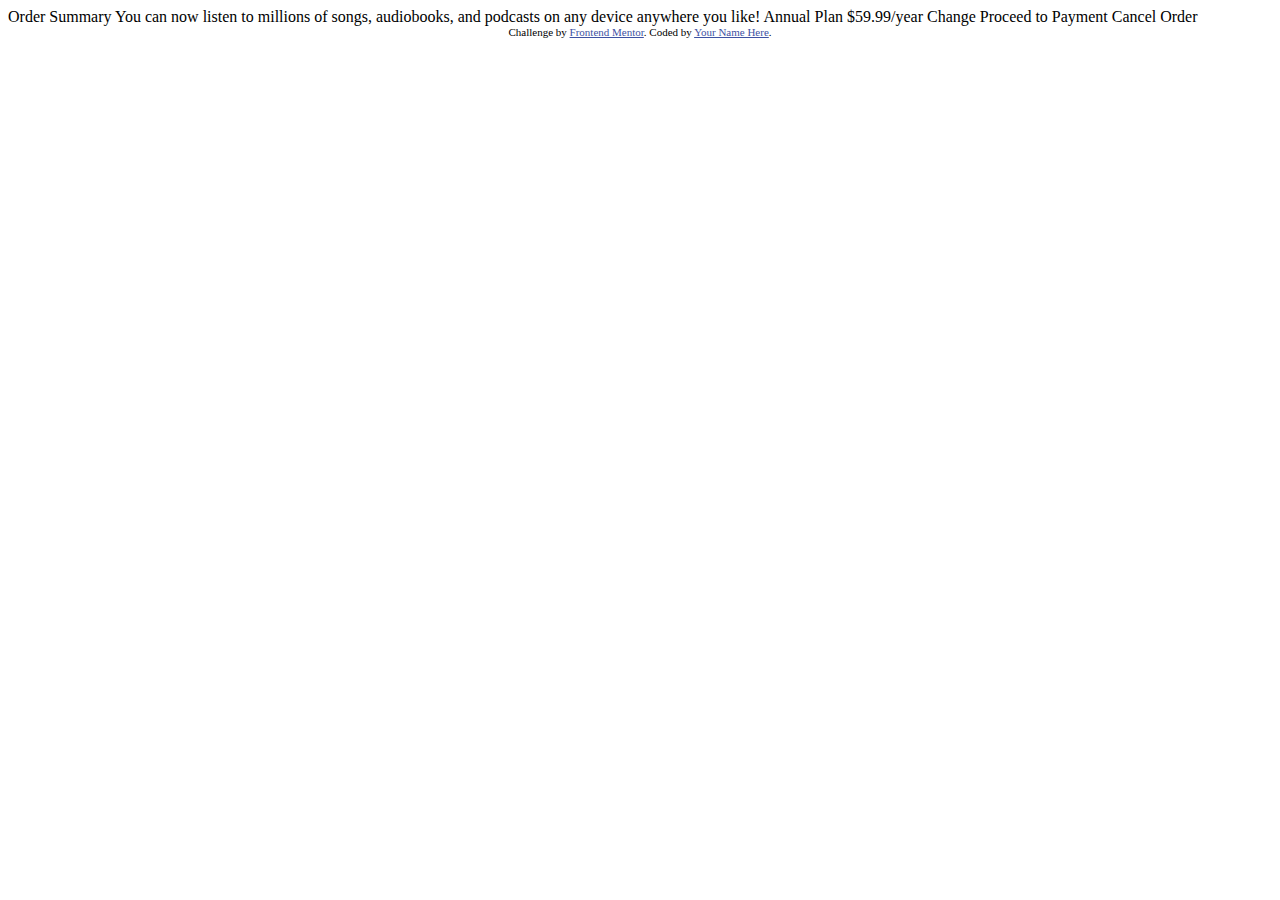
==== order-summary-component-main/index.html @ 1aceaec5 "Add order-summary project" ====
<!DOCTYPE html>
<html lang="en">
<head>
  <meta charset="UTF-8">
  <meta name="viewport" content="width=device-width, initial-scale=1.0"> <!-- displays site properly based on user's device -->

  <link rel="icon" type="image/png" sizes="32x32" href="./images/favicon-32x32.png">
  
  <title>Frontend Mentor | Order summary card</title>

  <!-- Feel free to remove these styles or customise in your own stylesheet 👍 -->
  <style>
    .attribution { font-size: 11px; text-align: center; }
    .attribution a { color: hsl(228, 45%, 44%); }
  </style>
</head>
<body>

  Order Summary

  You can now listen to millions of songs, audiobooks, and podcasts on any 
  device anywhere you like!

  Annual Plan
  $59.99/year

  Change

  Proceed to Payment
  Cancel Order
  
  <div class="attribution">
    Challenge by <a href="https://www.frontendmentor.io?ref=challenge" target="_blank">Frontend Mentor</a>. 
    Coded by <a href="#">Your Name Here</a>.
  </div>
</body>
</html>
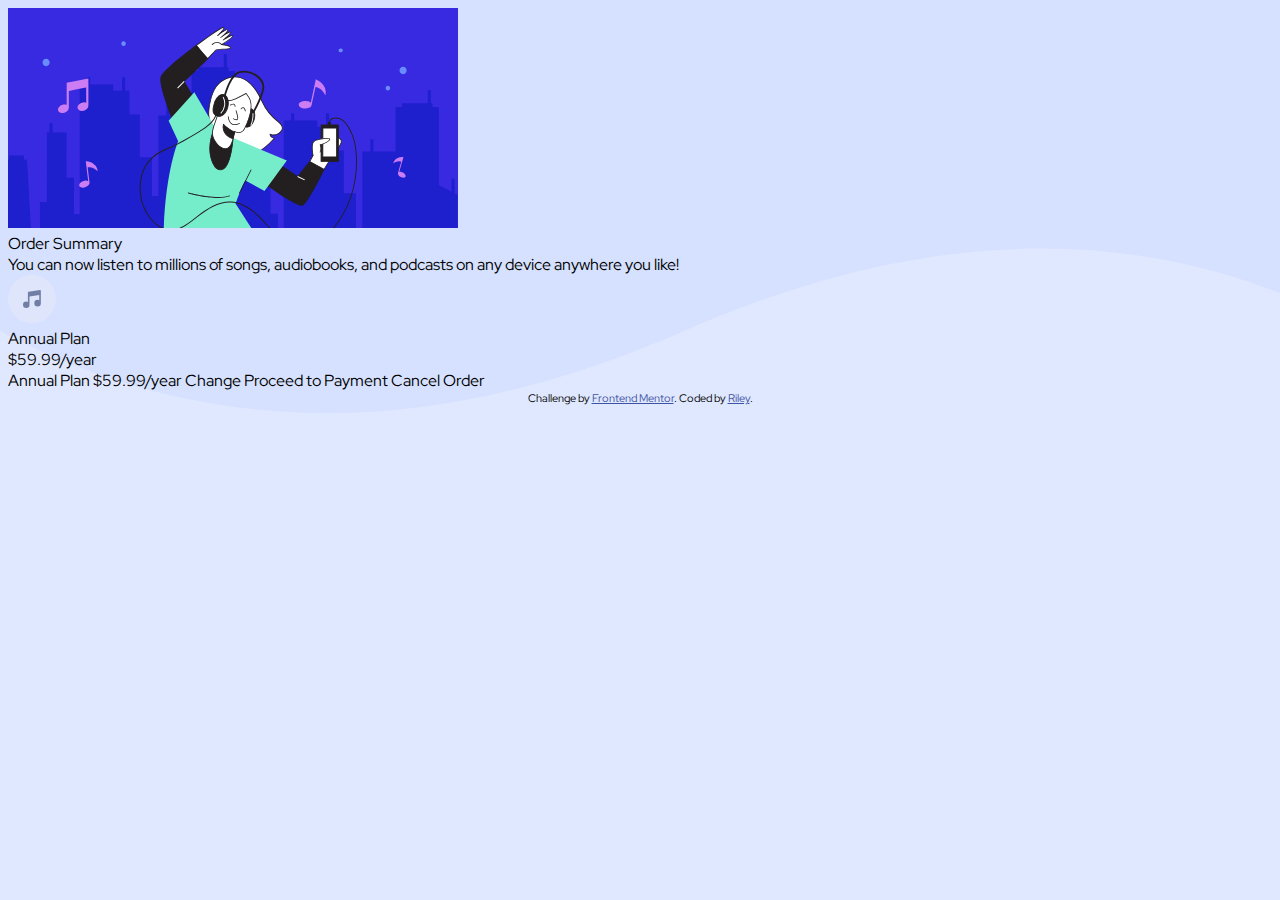
==== commit 196926b2: "Add basic layout" ====
--- a/order-summary-component-main/index.html
+++ b/order-summary-component-main/index.html
@@ -4,11 +4,17 @@
   <meta charset="UTF-8">
   <meta name="viewport" content="width=device-width, initial-scale=1.0"> <!-- displays site properly based on user's device -->
 
+  <link rel="stylesheet" href="styles/style.css">
   <link rel="icon" type="image/png" sizes="32x32" href="./images/favicon-32x32.png">
+
+  <!--Insert fonts-->
+  <link rel="preconnect" href="https://fonts.googleapis.com">
+  <link rel="preconnect" href="https://fonts.gstatic.com" crossorigin>
+  <link href="https://fonts.googleapis.com/css2?family=Red+Hat+Display:wght@500;700;900&display=swap" rel="stylesheet"> 
   
   <title>Frontend Mentor | Order summary card</title>
 
-  <!-- Feel free to remove these styles or customise in your own stylesheet 👍 -->
+  <!-- Feel free to remove these styles or customize in your own stylesheet 👍 -->
   <style>
     .attribution { font-size: 11px; text-align: center; }
     .attribution a { color: hsl(228, 45%, 44%); }
@@ -16,10 +22,38 @@
 </head>
 <body>
 
-  Order Summary
+  <div class="order-summary-card">
+    <div class="illustration-card-container">
+      <svg xmlns="http://www.w3.org/2000/svg" xmlns:xlink="http://www.w3.org/1999/xlink" width="450" height="220"><defs><path id="a" d="M0 0h450v220H0z"/></defs><g fill="none" fill-rule="evenodd"><mask id="b" fill="#fff"><use xlink:href="#a"/></mask><use fill="#382AE1" xlink:href="#a"/><path fill="#1E1FCD" fill-rule="nonzero" d="M218.812 46v13.368h1.685v3.623h6.303v77.983l12.758 6.699v-12.891h3.046v14.545l2.984 1.543v112.908L31.9 266.214v-72.237h7.013V124.52h2.548v-9.55h3.045v9.55h14.15l-.001.014v.196c-.01 2.072-.088 19.036-.094 31.525v3.018c.003 5.998.028 10.37.094 10.445.066.075.784.104 1.747.108h.5c2.152-.008 5.071-.108 5.071-.108v36.439h5.786V76.399h7.379v-7.156h3.045V76.4h23.111v6.395h8.79v-13.55h3.045v13.55h4.314v23.771h10.353v42.63h12.18v38.692h6.384v-80.419h8.04V95.156h3.044v12.312h22.117V63.022h6.455v-3.654h25.75V46h3.046zM15.842 147.489v4.151h3.198L25.475 265.9H-8l6.445-114.259H.962v-4.151h14.88z" mask="url(#b)"/><path fill="#1E1FCD" fill-rule="nonzero" d="M422.812 82v13.368h1.685v3.623h6.303v77.983l12.758 6.699v-12.891h3.046v14.545l2.984 1.543v112.908L235.9 302.214v-72.237h7.013V160.52h2.548v-9.55h3.045v9.55h14.15l-.001.014v.196c-.01 2.072-.088 19.036-.094 31.525v3.018c.003 5.998.028 10.37.094 10.445.066.075.784.104 1.747.108h.5c2.152-.008 5.071-.108 5.071-.108v36.439h5.786V112.399h7.379v-7.156h3.045v7.156h23.111v6.395h8.79v-13.55h3.045v13.55h4.314v23.771h10.353v42.63h12.18v38.692h6.384v-80.419h8.04v-12.312h3.044v12.312h22.117V99.022h6.455v-3.654h25.75V82h3.046zm-202.97 101.489v4.151h3.198l6.435 114.259H196l6.445-114.259h2.517v-4.151h14.88z" mask="url(#b)"/><g fill-rule="nonzero" mask="url(#b)"><path fill="#FFF" d="M224.743 27.894c-.147-2.117-9.625 4.042-9.625 4.042s8.029-6.159 7.34-7.698c-.688-1.54-9.734 5.196-9.734 5.196s8.257-6.351 6.982-7.707c-1.275-1.357-10.093 5.782-10.093 5.782s8.992-7.9 5.56-8.092c-1.541-.082-13.643 8.138-26.754 18.008 3.67 4.582 7.34 9.008 11.304 13.288 4.202-4.344 7.514-7.799 7.964-8.376 1.348-1.732 14.744-.577 14.799-2.694.055-2.117-8.826-3.08-8.826-3.08s11.23-6.552 11.083-8.669z"/><path fill="#231F20" d="M199.667 51.125a.404.404 0 01-.302-.128c-3.524-3.812-7.12-8.037-11.332-13.316a.421.421 0 01-.091-.311.458.458 0 01.165-.284c9.698-7.332 24.837-18.081 27.002-18.081.485-.046.942.234 1.12.687.293.825-.734 2.346-2.083 3.877 2.514-1.677 5.028-2.97 5.817-2.126.186.2.273.471.238.742-.064.751-.917 1.833-2.055 3.033 1.725-1.017 3.34-1.787 4.083-1.594a.77.77 0 01.55.43c.45.963-1.275 2.924-3.284 4.766 2.156-1.155 4.34-2.09 5.175-1.668a.834.834 0 01.468.715c.137 1.98-7.157 6.561-10.286 8.43 2.863.395 8.01 1.375 7.964 3.355 0 1.439-3.037 1.677-7.945 1.933-2.863.156-6.423.349-6.937 1.008-.514.66-3.028 3.281-7.991 8.413a.45.45 0 01-.276.12zM188.96 37.498c3.955 4.949 7.34 8.972 10.717 12.6 5.817-6.01 7.34-7.679 7.624-8.018.697-.916 3.322-1.1 7.551-1.329 2.496-.137 7.139-.384 7.157-1.118 0-1.072-4.367-2.208-8.45-2.657a.413.413 0 01-.358-.33.421.421 0 01.192-.45c5.441-3.152 11.01-7.11 10.937-8.247-.569-.394-4.68 1.613-8.982 4.408a.422.422 0 01-.477-.687c4.138-3.171 7.496-6.534 7.184-7.194-.615-.303-4.799 2.144-9.093 5.36a.422.422 0 01-.514-.668c2.634-2.034 6.845-5.728 6.955-6.983v-.1c-.514-.57-5.074 2.208-9.551 5.818a.432.432 0 01-.587-.064.403.403 0 010-.577c3.202-2.823 6.477-6.415 6.184-7.23 0-.083-.211-.12-.376-.129-1.257-.064-11.543 6.653-26.113 17.595z"/><path fill="#231F20" d="M153.058 68.876c-2.698 8.514 13.597 47.837 13.597 47.837l20.186-24.917c-.45-.77-10.653-18.493-10.653-18.493s15.057-13.92 23.452-22.59c-3.945-4.28-7.67-8.743-11.304-13.288-16.111 12.133-33.792 26.76-35.278 31.451z"/><path fill="#231F20" d="M166.655 117.117h-.1a.394.394 0 01-.313-.248c-.67-1.604-16.322-39.543-13.606-48.103 1.532-4.83 19.268-19.52 35.443-31.653a.404.404 0 01.56.064c4.193 5.26 7.78 9.476 11.295 13.27.14.157.14.393 0 .55-7.735 7.991-21.287 20.583-23.241 22.388a54892.79 54892.79 0 0010.505 18.218c.09.14.09.32 0 .459l-20.185 24.908a.404.404 0 01-.358.147zm21.635-79.133c-15.23 11.473-33.379 26.393-34.865 31.011-2.44 7.698 11.258 41.853 13.322 46.93l19.617-24.166-10.506-18.255a.421.421 0 01.083-.504c.146-.137 14.827-13.746 23.176-22.296-3.376-3.666-6.826-7.716-10.827-12.72z"/><path fill="#FFF" d="M201.044 109.529c1.651 11.418 9.257 21.077 17.515 29.902 4.945 5.242 11.01 10.576 18.25 10.237 3.458-.174 6.706-1.66 9.725-3.345a73.677 73.677 0 0019.974-16.212 4.476 4.476 0 01-4.468-3.995 8.854 8.854 0 009.175-1.027c5.615-4.453 2.89-8.385-1.404-11.702a51.724 51.724 0 01-15.551-19.62c-5.359-11.97-16.002-27.96-31.765-24.313-15.157 3.5-19.268 17.082-21.36 30.553a31.9 31.9 0 00-.091 9.522z"/><path fill="#231F20" d="M236.13 150.098c-7.111 0-13.02-5.223-17.874-10.383-7.753-8.247-15.91-18.264-17.625-30.122a32.412 32.412 0 01.064-9.696c.918-5.773 2.376-13.169 5.835-19.162a23.56 23.56 0 0115.837-11.74c7.193-1.658 20.937-.678 32.25 24.551a51.119 51.119 0 0015.424 19.465c3.211 2.483 4.716 4.665 4.734 6.882 0 1.833-1.11 3.72-3.33 5.499a9.276 9.276 0 01-8.854 1.384 4.12 4.12 0 003.899 2.886.413.413 0 01.395.239.403.403 0 01-.065.449 73.292 73.292 0 01-20.084 16.358c-2.835 1.576-6.24 3.216-9.91 3.39h-.697zm-9.295-80.773c-1.439 0-2.873.164-4.276.486-14.89 3.446-18.91 16.55-21.038 30.242a31.616 31.616 0 00-.064 9.439c1.679 11.638 9.744 21.536 17.432 29.674 4.882 5.186 10.818 10.447 17.92 10.08 3.495-.165 6.789-1.76 9.542-3.29a72.532 72.532 0 0019.267-15.533 4.924 4.924 0 01-4.018-4.316.403.403 0 01.183-.376.395.395 0 01.413 0 8.431 8.431 0 008.707-.972c2.01-1.603 3.028-3.225 3.01-4.83 0-1.905-1.45-3.94-4.404-6.222a52.017 52.017 0 01-15.672-19.776c-9.074-20.308-19.662-24.606-27.002-24.606z"/><path fill="#FFF" d="M305.851 145.37c-.642 2.538-11.184 21.343-11.184 21.343l13.763 7.432s12.45-20.84 13.514-22.223c1.065-1.384 10.093-13.398 11.323-17.613 1.23-4.216-7.45-7.332-11.01-6.993-3.56.34-15.763 15.515-16.406 18.054z"/><path fill="#231F20" d="M308.411 174.567a.361.361 0 01-.193-.055l-13.762-7.432a.403.403 0 01-.202-.257.394.394 0 010-.32c3.67-6.48 10.634-19.246 11.139-21.234.679-2.694 13.02-18.044 16.744-18.328 2.707-.23 8.35 1.41 10.616 4.15a3.598 3.598 0 01.844 3.373c-1.312 4.582-11.295 17.632-11.386 17.76-1.046 1.348-13.369 21.994-13.497 22.178a.395.395 0 01-.303.165zm-13.166-8.028l13.02 7.047c1.678-2.813 12.33-20.62 13.33-21.92 2.102-2.75 10.149-13.637 11.25-17.477a2.747 2.747 0 00-.689-2.611c-2.064-2.502-7.431-4.06-9.89-3.85-3.358.294-15.451 15.58-16.011 17.742-.606 2.392-9.487 18.347-11.01 21.069z"/><path fill="#231F20" d="M301.897 153.498l-12.295 14.975-26.516-17.751-11.295 21.004s37.554 28.161 42.876 25.467c5.321-2.694 21.442-35.924 21.442-35.924l-14.212-7.77z"/><path fill="#231F20" d="M293.814 197.761c-7.744 0-38.6-22.965-42.27-25.714a.412.412 0 01-.11-.514l11.294-21.004a.404.404 0 01.578-.147l26.195 17.55 12.066-14.663a.395.395 0 01.504-.1l14.258 7.77a.412.412 0 01.165.532c-.66 1.366-16.267 33.385-21.662 36.107-.32.141-.67.204-1.018.183zm-41.509-26.154c10.607 7.927 38.031 27.327 42.206 25.229 4.853-2.466 19.387-31.855 21.103-35.392l-13.616-7.433-12.084 14.718a.386.386 0 01-.532.083l-26.158-17.513-10.919 20.308zM313.155 116.878l-.12 36.62h17.351v-36.62z"/><path fill="#231F20" d="M330.386 153.938h-17.35a.404.404 0 01-.404-.412l.11-36.657a.413.413 0 01.413-.403h17.23c.224 0 .404.18.404.403v36.657a.403.403 0 01-.403.412zm-16.938-.806h16.516v-35.85H313.54l-.092 35.85z"/><path fill="#FFF" d="M314.916 120.113l-.091 28.776h13.781v-28.776z"/><path fill="#231F20" d="M328.606 149.301h-13.763a.404.404 0 01-.294-.119.403.403 0 01-.119-.302l.083-28.767a.422.422 0 01.422-.412h13.689c.228 0 .413.184.413.412v28.776a.413.413 0 01-.431.412zm-13.36-.861h12.938v-27.905h-12.846l-.091 27.905z"/><path fill="#FFF" d="M305.099 147.276s-2.587-12.335 1.294-14.269c3.88-1.933 17.221-4.197 15.157-1.173s-9.294 4.894-9.294 4.894 1.486 4.316-.147 7.377"/><path fill="#231F20" d="M305.099 147.688a.404.404 0 01-.404-.33c-.11-.513-2.615-12.674 1.514-14.727 3.35-1.658 14.157-3.794 15.735-1.997a1.09 1.09 0 01-.055 1.438c-1.835 2.75-7.496 4.49-9.11 4.95.339 1.2 1.11 4.636-.303 7.33a.422.422 0 01-.57.165.43.43 0 01-.173-.568c1.532-2.859.137-6.992.119-7.038a.412.412 0 010-.33.44.44 0 01.266-.21c.073 0 7.101-1.833 9.056-4.72.137-.202.174-.348.11-.422-.991-1.136-11.01.367-14.735 2.2-2.946 1.466-1.762 10.456-1.065 13.801a.412.412 0 01-.32.495l-.065-.037z"/><path fill="#75ECCA" d="M209.173 123.32l-22.855-39.185-25.69 28.491 9.541 20.546s-14.68 34.705-14.68 102.73c0 0 78.154-.339 97.825-.339l-25.69-39.91s6.423-18.493 9.735-23.112l19.13 10.402 22.37-30.434-69.686-29.188z"/><path fill="#231F20" d="M208.843 160.674c12.615 7.331 15.597-22.47 16.157-28.922.256-1.775.15-3.583-.312-5.316-.725-2.199-2.422-3.903-4.12-5.498-2.027-1.833-4.367-3.757-7.129-3.876a8.26 8.26 0 00-6.578 3.436 20.15 20.15 0 00-3.156 6.983c-2.973 10.365-2.863 21.307 2.871 30.728a6.591 6.591 0 001.991 2.263l.276.202z"/><path fill="#231F20" d="M212.614 162.232a7.934 7.934 0 01-3.973-1.21l-.285-.174a6.903 6.903 0 01-2.12-2.401c-5.256-8.642-6.266-19.373-2.917-31.048a20.562 20.562 0 013.22-7.12 8.6 8.6 0 016.919-3.593c2.826.119 5.22 1.988 7.34 3.986 1.725 1.586 3.468 3.336 4.23 5.636.473 1.793.586 3.662.33 5.499-.853 9.613-3.303 26.264-10.093 29.774a5.725 5.725 0 01-2.651.65zm.568-44.74a7.875 7.875 0 00-6.01 3.281 19.801 19.801 0 00-3.073 6.846c-3.294 11.455-2.312 21.994 2.826 30.406a6.17 6.17 0 001.835 2.136l.266.155c2.184 1.274 4.11 1.448 5.881.532 4.716-2.438 8.258-13.05 9.671-29.133a13.135 13.135 0 00-.294-5.16c-.697-2.116-2.358-3.775-4.01-5.296-2.054-1.888-4.302-3.666-6.871-3.767h-.22zm33.306-12.701c1.165 4.224-.743 9.604-3.606 12.729-1.908 2.062-6.092 2.612-6.936-.743a17 17 0 012.174-13.04c1.835-3.015 5.35-4.738 7.607-.862.335.603.591 1.247.761 1.916z"/><path fill="#231F20" d="M239.084 119.582a4.414 4.414 0 01-1.046-.12 3.393 3.393 0 01-2.487-2.593 17.477 17.477 0 012.184-13.334c1.285-2.062 3.101-3.308 4.799-3.299.963 0 2.349.45 3.505 2.447.364.63.648 1.305.844 2.007 1.266 4.582-.918 10.08-3.67 13.105a5.729 5.729 0 01-4.13 1.787zm3.404-18.54c-1.395 0-2.945 1.11-4.065 2.906a16.634 16.634 0 00-2.083 12.729c.19.978.93 1.758 1.9 1.997a4.765 4.765 0 004.34-1.43c2.587-2.803 4.697-8.091 3.523-12.343a7.711 7.711 0 00-.762-1.833c-.78-1.338-1.725-2.025-2.816-2.035l-.037.01z"/><path fill="#FFF" d="M226.808 123.696c-1.836 7.03-3.67 23.04-15.369 14.663a14.835 14.835 0 01-3.101-3.317c-5.762-7.67-4.12-12.51-1.138-20.931 1.285-3.666 2.395-7.332 3.67-10.997 1.276-3.666 3.377-7.112 5.12-10.585-.064.12 5.734.916 11.533-1.714 5.799-2.63 10.597-5.36 10.597-5.36 1.57 2.345 3.267 4.123 4.102 6.91.77 2.702.992 5.53.651 8.32-.734 6.846-3.477 14.25-6.588 20.363-3.11 6.112-9.477 2.648-9.477 2.648z"/><path fill="#231F20" d="M217.348 141.172c-1.835 0-3.881-.824-6.157-2.456a15.32 15.32 0 01-3.193-3.409c-5.936-7.908-4.147-12.958-1.192-21.315.614-1.76 1.202-3.565 1.77-5.307.615-1.878 1.248-3.812 1.927-5.709a60.45 60.45 0 013.624-7.725c.514-.972 1.028-1.943 1.514-2.914a.413.413 0 01.56-.184 21.125 21.125 0 0011.148-1.723 155.555 155.555 0 0010.56-5.351.432.432 0 01.56.137c.395.587.79 1.136 1.184 1.677a17.241 17.241 0 012.972 5.334c.783 2.76 1.01 5.647.67 8.495-.67 6.13-3.018 13.416-6.633 20.5a6.695 6.695 0 01-3.973 3.602 8.515 8.515 0 01-5.625-.504 96.92 96.92 0 00-.568 2.391c-1.212 5.251-2.863 12.455-7.24 14.104a5.51 5.51 0 01-1.908.357zm-1.101-48.176c-.44.917-.918 1.76-1.376 2.64a60.01 60.01 0 00-3.579 7.624c-.67 1.833-1.302 3.813-1.917 5.682-.615 1.87-1.156 3.556-1.78 5.324-2.964 8.377-4.588 12.986 1.082 20.537a14.55 14.55 0 003.01 3.235c2.88 2.071 5.34 2.75 7.34 1.998 3.954-1.494 5.505-8.43 6.716-13.499.248-1.063.468-2.062.698-2.914a.43.43 0 01.605-.266 8.01 8.01 0 005.505.67 5.842 5.842 0 003.46-3.172c3.568-7 5.899-14.186 6.55-20.216a20.66 20.66 0 00-.642-8.156 16.573 16.573 0 00-2.881-5.086c-.33-.449-.67-.916-.99-1.384a164.07 164.07 0 01-10.295 5.187 22.044 22.044 0 01-11.506 1.796z"/><path fill="#231F20" d="M224.88 130.496s-5.679-1.292-8.257-6.011c-2.578-4.72-1.018-8.34-1.018-8.34s4.954 5.728 11.22 7.579l-1.944 6.772z"/><path fill="#231F20" d="M224.88 130.9h-.091c-.239-.056-5.89-1.384-8.533-6.205-2.642-4.82-1.11-8.54-1.046-8.697a.404.404 0 01.312-.238.422.422 0 01.367.129c0 .055 4.964 5.663 11.01 7.46a.404.404 0 01.276.503l-1.9 6.754a.404.404 0 01-.394.293zm-9.12-13.958a10.217 10.217 0 001.203 7.332c2.1 3.83 6.358 5.333 7.633 5.709l1.716-6.003c-5.074-1.622-9.184-5.599-10.551-7.038zm12.598-4.792a7.64 7.64 0 01-3.275-1.027.406.406 0 11.403-.705c.707.403 2.753 1.32 3.67.723.597-.384-.055-4.15-1.431-8.247a.406.406 0 11.77-.257c.827 2.447 2.579 8.248 1.093 9.164-.369.23-.795.351-1.23.349z"/><path fill="#231F20" d="M226.68 117.117a6.135 6.135 0 01-2.753-.605c-2.294-1.137-3.67-3.803-4.148-7.927a.413.413 0 01.358-.45.404.404 0 01.45.358c.431 3.83 1.67 6.287 3.67 7.331 3.055 1.512 6.955-.779 6.991-.797a.404.404 0 01.56.138.412.412 0 01-.138.559 11.02 11.02 0 01-4.99 1.393zm.43-18.292a.404.404 0 01-.403-.376c-.065-.916-.33-1.475-.808-1.714-.917-.476-2.633.385-3.202.761a.407.407 0 01-.45-.678c.101-.064 2.45-1.586 4.01-.807a2.611 2.611 0 011.257 2.383.403.403 0 01-.376.43h-.028zm10.176 4.545a.404.404 0 01-.404-.366s-.184-2.016-1.33-2.75c-.991-.65-2.148.834-2.157.853a.404.404 0 01-.569.073.403.403 0 01-.082-.568c.56-.733 1.954-1.888 3.257-1.036 1.477.972 1.68 3.281 1.688 3.373a.403.403 0 01-.367.44l-.036-.019zm-32.27-2.217a8.138 8.138 0 00.735 4.26c1.302 2.411 4.514 3.392 7.138 2.613 6.854-2.026 10.148-15.048 4.964-20.162-4.817-4.747-10.286 2.75-11.414 7.176-.523 2.08-1.349 4.005-1.422 6.113z"/><path fill="#231F20" d="M211.054 108.695a6.424 6.424 0 01-5.661-3.089 8.34 8.34 0 01-.78-4.472c.126-1.534.434-3.047.917-4.509.166-.559.33-1.118.477-1.677.799-3.079 3.762-7.853 7.258-8.816a4.83 4.83 0 014.835 1.448c2.505 2.466 3.322 6.929 2.138 11.648-1.183 4.72-3.964 8.248-7.267 9.164a7.137 7.137 0 01-1.917.303zm-5.634-7.524a7.653 7.653 0 00.688 4.06 5.83 5.83 0 006.67 2.41c3.038-.917 5.607-4.197 6.708-8.605 1.1-4.408.376-8.615-1.918-10.878a4.03 4.03 0 00-4.055-1.256c-3.156.917-5.955 5.435-6.689 8.248a59.1 59.1 0 01-.477 1.705 18.63 18.63 0 00-.918 4.316h-.009z"/><path fill="#231F20" d="M243.12 109.208a.918.918 0 01-.788-1.393c.1-.165 10.276-16.88 12.02-27.3.632-3.776-1.047-7.606-4.726-10.805-5.028-4.362-12.533-6.314-17.846-4.637-9.45 2.988-14.478 24.743-14.533 24.927a.918.918 0 01-1.79-.403c.212-.917 5.322-22.975 15.773-26.274 5.973-1.879 14.029.174 19.598 5.003 4.184 3.666 6.083 8.065 5.34 12.491-1.835 10.777-11.845 27.254-12.267 27.951a.918.918 0 01-.78.44z"/><path fill="#231F20" d="M292.868 239a31.312 31.312 0 01-9.68-1.567 31.764 31.764 0 01-10.156-5.902c-5.092-4.115-9.579-9.027-13.919-13.746-2.752-3.015-5.597-6.13-8.57-9.008-9.312-9.018-18.56-13.82-27.525-14.26-12.056-.605-22.745 6.278-32.489 13.801-.917.733-1.908 1.494-2.881 2.264-7.881 6.24-16.818 13.306-27.828 11.648-7.505-1.128-13.332-6.296-16.892-10.43-8.762-10.18-12.845-24.743-10.817-38.865 2.147-15.212 10.634-25.934 25.232-31.873 12.083-4.911 23.488-11.785 34.526-18.429l.091-.045c6.836-4.124 14.093-9.403 16.048-17.32a.471.471 0 01.917.22c-2.037 8.247-9.469 13.663-16.47 17.878l-.082.055c-11.065 6.663-22.506 13.554-34.654 18.494-14.277 5.8-22.571 16.275-24.672 31.158-1.964 13.856 2 28.106 10.57 38.086 3.459 4.023 9.101 9.045 16.331 10.127 10.616 1.603 19.011-5.04 27.122-11.456l2.89-2.272c9.891-7.634 20.745-14.617 33.095-13.994 9.175.458 18.625 5.343 28.103 14.516 2.991 2.905 5.845 6.03 8.607 9.054 4.312 4.729 8.771 9.614 13.817 13.682a30.956 30.956 0 009.854 5.746c12.396 3.996 24.773.064 36.875-11.693 17.956-17.485 28.076-43.988 27.755-72.8-.147-13.453-2.66-23.965-7.689-32.148-2.027-3.309-4.587-6.993-8.753-8.835-2.128-.916-7.12-1.264-9.046 1.44-.734 1.035-.808 2.254-.918 3.802 0 .67-.092 1.42-.193 2.236a.463.463 0 01-.917-.119c.11-.788.147-1.493.193-2.172.1-1.63.192-3.033 1.082-4.28 2.239-3.143 7.726-2.813 10.166-1.74 4.441 1.942 7.056 5.764 9.175 9.164 5.12 8.33 7.67 18.997 7.827 32.624.32 29.032-9.891 55.81-28.03 73.46-9.194 8.99-18.617 13.49-28.095 13.499zM204.172 37.022a.477.477 0 01-.348-.156.467.467 0 010-.65c2.018-1.751 4.019-2.52 5.954-2.301a6.424 6.424 0 014.166 2.374c.145.206.1.49-.1.641a.46.46 0 01-.643-.1 5.58 5.58 0 00-3.523-2.026c-1.67-.193-3.432.513-5.249 2.09a.45.45 0 01-.257.128z"/><path fill="#231F20" d="M231.505 185.39a.478.478 0 01-.192 0 .43.43 0 01-.184-.569l11.579-23.185a.417.417 0 01.743.376l-11.57 23.148a.413.413 0 01-.376.23zm-21.57 4.518c-13.259 0-28.838-4.29-29.7-4.528a.422.422 0 11.22-.806c.284.073 28.103 7.744 40.967 2.84.218-.08.46.031.541.248a.403.403 0 01-.239.532 34.077 34.077 0 01-11.79 1.714zM320.403 114.312h2v2.969h-2z"/><path fill="#231F20" d="M322.403 117.685h-2a.413.413 0 01-.413-.404v-2.969a.403.403 0 01.413-.403h2c.223 0 .404.18.404.403v2.97a.403.403 0 01-.404.403zm-1.596-.816H322v-2.153h-1.193v2.153z"/><path fill="#FFF" d="M213.026 105.661l-.66-.641a13.34 13.34 0 002.358-15.763l.789-.467a14.283 14.283 0 01-2.487 16.871zm30.278 12.024l-.853-.34c2.68-6.9 2-11.995 2-12.041l.918-.128c.018.192.706 5.36-2.065 12.509zM169.236 79.78l6.647-6.787.655.64-6.646 6.788zM289.407 168.901l.403-.823 7.062 3.453-.403.824z"/><path fill="#CD7DF3" d="M53.797 105.082c-.386-.091-.799-.155-1.175-.284a3.503 3.503 0 01-2.514-2.392 3.662 3.662 0 01.55-2.978 6.67 6.67 0 014.423-2.896c1.184-.266 1.716-.201 3.597.257V74.72l21.727-4.343v26.988a4.58 4.58 0 01-1.606 3.666 6.777 6.777 0 01-6.634 1.631 3.366 3.366 0 01-2.514-2.383 3.552 3.552 0 01.542-2.969 6.616 6.616 0 014.44-2.896 6.301 6.301 0 013.56.257V79.496l-1.541.302a5773.252 5773.252 0 01-15.479 3.089c-.284.055-.33.165-.33.421v16.093a4.92 4.92 0 01-2.12 4.206 7.271 7.271 0 01-3.467 1.411 1.58 1.58 0 00-.193.064h-1.266zm343.808 63.248v-.523a2.802 2.802 0 00-.523-1.328 5.832 5.832 0 00-1.77-1.677 6.528 6.528 0 00-2.303-.917c-.521-.1-1.057-.1-1.578 0h-.138a1.108 1.108 0 010-.183c.092-.358.183-.706.284-1.045l1.835-6.415c.67-2.328 1.35-4.655 2.019-6.983v-.137l-.642-.055a11.426 11.426 0 00-5.13.916 7.402 7.402 0 00-3.587 3.143c-.23.404-.403.834-.596 1.265-.129.275-.23.568-.349.852a.467.467 0 000 .12l.23-.138c.728-.478 1.492-.9 2.284-1.265a8.156 8.156 0 013.9-.696 7.136 7.136 0 011.688.376.76.76 0 000 .137c-1.113 3.861-2.217 7.72-3.312 11.574a.53.53 0 000 .211c.078.682.367 1.322.825 1.833a6.045 6.045 0 002.147 1.659l.716.311.66.193h.184a4.18 4.18 0 001.652 0c.459-.065.879-.293 1.183-.642.1-.139.191-.282.276-.43l.045-.156zm-326.47 9.016c0-.22 0-.45.102-.67.16-.604.477-1.157.917-1.603a7.68 7.68 0 012.624-1.787 8.413 8.413 0 013.138-.706 5.511 5.511 0 012.028.321l.174.064c.005-.079.005-.159 0-.238 0-.467-.092-.916-.147-1.393-.348-2.89-.7-5.77-1.055-8.642-.385-3.134-.78-6.259-1.165-9.384v-.183c.284 0 .569 0 .835.064 2.281.227 4.479.977 6.423 2.19a9.643 9.643 0 013.954 4.766c.2.57.369 1.152.505 1.74.11.386.183.78.275 1.174a.293.293 0 010 .156l-.266-.23a22.815 22.815 0 00-2.68-2.089 10.44 10.44 0 00-4.853-1.677 9.241 9.241 0 00-2.248.128c.005.058.005.117 0 .175.612 5.18 1.239 10.373 1.881 15.579a.65.65 0 010 .265 4.316 4.316 0 01-1.44 2.227 7.71 7.71 0 01-3.102 1.686c-.32.101-.651.175-.972.257l-.918.11H75a5.4 5.4 0 01-2.13-.293 2.44 2.44 0 01-1.375-1.054 4.634 4.634 0 01-.276-.614l-.082-.34zm219.697-81.28c.119-.238.22-.485.357-.705a4.393 4.393 0 011.689-1.457 9.276 9.276 0 013.67-.99 10.104 10.104 0 013.817.43 6.36 6.36 0 012.165 1.165l.174.137a1.63 1.63 0 00.11-.266c.138-.54.266-1.081.386-1.631l2.202-10.172c.789-3.666 1.575-7.35 2.358-11.052l.046-.22c.32.137.624.256.917.394a17.815 17.815 0 016.368 4.985 11.484 11.484 0 012.605 6.937c0 .72-.036 1.439-.11 2.154 0 .486-.1.916-.156 1.439a.394.394 0 01-.055.165l-.22-.358a26.572 26.572 0 00-2.202-3.4 12.402 12.402 0 00-4.826-3.803 10.543 10.543 0 00-2.587-.724h-.065a1.42 1.42 0 01-.046.211l-3.963 18.274a.916.916 0 01-.12.302 5.192 5.192 0 01-2.495 1.952 9.396 9.396 0 01-4.166.687c-.403 0-.798-.055-1.202-.091l-1.055-.22-.174-.074a6.425 6.425 0 01-2.285-1.164 3.033 3.033 0 01-1.147-1.732 7.58 7.58 0 01-.064-.797l.074-.376z"/><path fill="#698DFF" d="M38.092 50.8c-4.725 0-4.734 7.331 0 7.331 4.735 0 4.735-7.33 0-7.33zm357 8c-4.725 0-4.734 7.331 0 7.331 4.735 0 4.735-7.33 0-7.33zm-60.38-16.883a1.933 1.933 0 00-.467-.806l-.376-.284a1.837 1.837 0 00-.918-.257h-.514a1.34 1.34 0 00-.706.165c-.23.07-.435.2-.596.376a1.43 1.43 0 00-.377.586c-.115.217-.169.461-.156.706l.065.495c.086.304.247.58.468.806l.376.285c.279.161.595.246.917.247h.514c.245.014.49-.04.707-.156.226-.075.43-.204.596-.376a2.07 2.07 0 00.532-1.3c-.018-.157-.046-.322-.064-.487zm-219.15-8.568c-2.955 0-2.964 4.582 0 4.582 2.963 0 2.954-4.582 0-4.582zm264.333 44.49c-2.955 0-2.955 4.583 0 4.583 2.954 0 2.954-4.582 0-4.582z"/></g></g></svg>
+    </div>
 
-  You can now listen to millions of songs, audiobooks, and podcasts on any 
-  device anywhere you like!
+    <div class="summary-text-wrapper">
+      <div class="order-summary-header">
+        Order Summary
+      </div>
+
+      <div class="order-summary-description">
+        You can now listen to millions of songs, audiobooks, and podcasts on any 
+        device anywhere you like!
+      </div>
+    </div>
+
+    <div class="order-plan-wrapper">
+      <div class="plan-icon">
+        <svg xmlns="http://www.w3.org/2000/svg" width="48" height="48"><g fill="none" fill-rule="evenodd"><circle cx="24" cy="24" r="24" fill="#DFE6FB"/><path fill="#717FA6" fill-rule="nonzero" d="M32.574 15.198a.81.81 0 00-.646-.19L20.581 16.63a.81.81 0 00-.696.803V26.934a3.232 3.232 0 00-1.632-.44A3.257 3.257 0 0015 29.747 3.257 3.257 0 0018.253 33a3.257 3.257 0 003.253-3.253v-8.37l9.726-1.39v5.327a3.232 3.232 0 00-1.631-.441 3.257 3.257 0 00-3.254 3.253 3.257 3.257 0 003.254 3.253 3.257 3.257 0 003.253-3.253V15.81a.81.81 0 00-.28-.613z"/></g></svg>
+      </div>
+
+      <div class="plan-details">
+        <div class="plan-header">
+          Annual Plan
+        </div>
+
+        <div class="plan-price">
+          $59.99/year
+        </div>
+      </div>
+    </div>
+  </div>
 
   Annual Plan
   $59.99/year
@@ -29,9 +63,13 @@
   Proceed to Payment
   Cancel Order
   
+ 
+</body>
+
+<footer>
   <div class="attribution">
     Challenge by <a href="https://www.frontendmentor.io?ref=challenge" target="_blank">Frontend Mentor</a>. 
-    Coded by <a href="#">Your Name Here</a>.
+    Coded by <a href="#">Riley</a>.
   </div>
-</body>
+</footer>
 </html>--- a/order-summary-component-main/styles/style.css
+++ b/order-summary-component-main/styles/style.css
@@ -0,0 +1,7 @@
+body {
+  background-image: url(../images/pattern-background-desktop.svg);
+  background-repeat: no-repeat;
+  background-size: cover;
+  background-color: hsl(225, 100%, 94%);
+  font-family: "Red Hat Display";
+}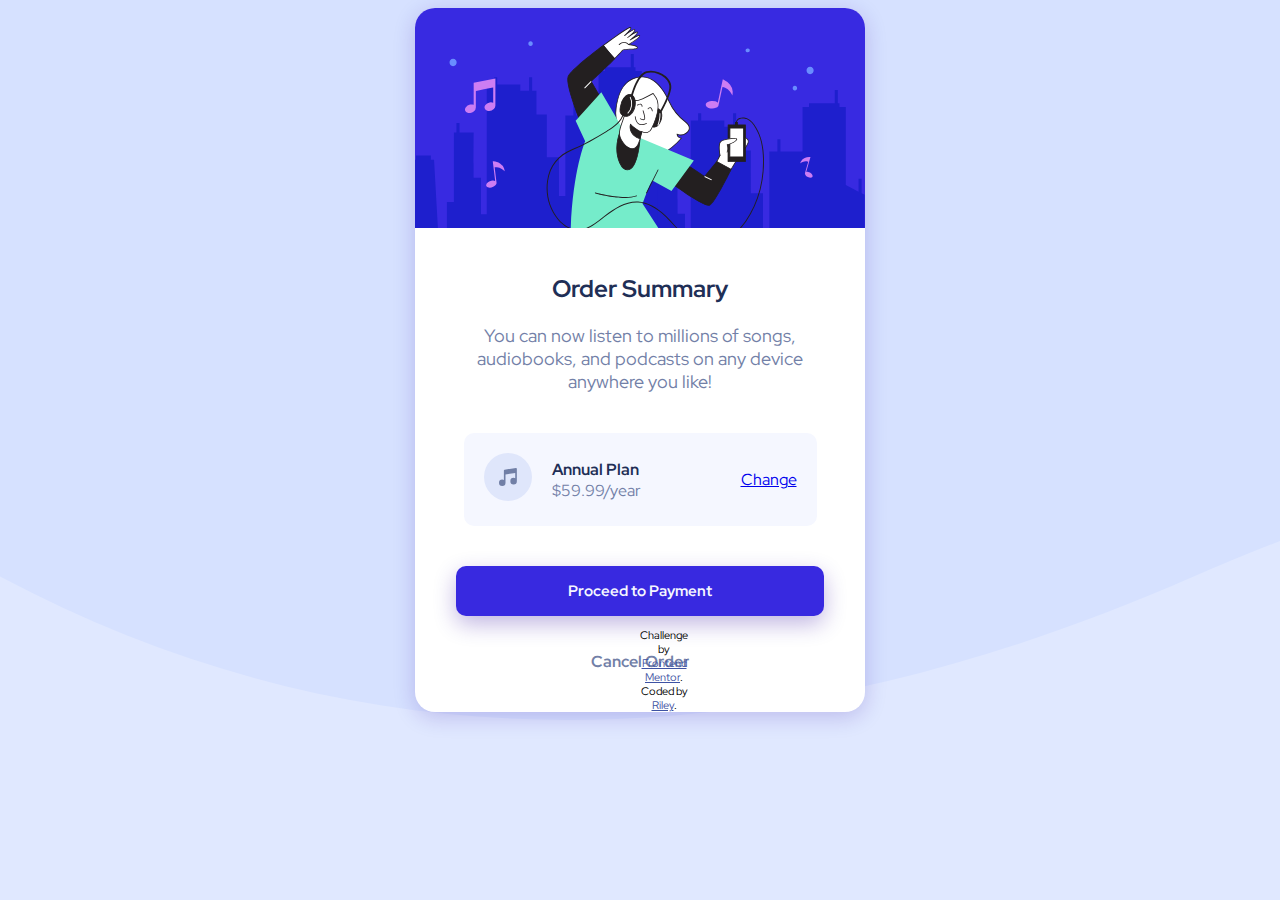
==== commit 772afebb: "Adjust layout, add css styles" ====
--- a/order-summary-component-main/index.html
+++ b/order-summary-component-main/index.html
@@ -44,26 +44,32 @@
       </div>
 
       <div class="plan-details">
-        <div class="plan-header">
-          Annual Plan
+        <div class="plan-text">
+          <div class="plan-header">
+            Annual Plan
+          </div>
+  
+          <div class="plan-price">
+            $59.99/year
+          </div>
         </div>
 
-        <div class="plan-price">
-          $59.99/year
+        <div class="change-link">
+          <a href="#">Change</a>
         </div>
       </div>
     </div>
-  </div>
 
-  Annual Plan
-  $59.99/year
+    <div class="order-button">
+      <button class="payment-button">
+        Proceed to Payment
+      </button>
+    </div>
 
-  Change
-
-  Proceed to Payment
-  Cancel Order
-  
- 
+    <div class="cancel-button-container">
+      <a href="#">Cancel Order</a>
+    </div>
+  </div> 
 </body>
 
 <footer>
--- a/order-summary-component-main/styles/style.css
+++ b/order-summary-component-main/styles/style.css
@@ -4,4 +4,126 @@
   background-size: cover;
   background-color: hsl(225, 100%, 94%);
   font-family: "Red Hat Display";
+  display: flex;
+  flex-direction: column;
+  align-items: center;
+  justify-content: center;
+}
+
+.order-summary-card {
+  display: flex;
+  flex-direction: column;
+  justify-content: center;
+  align-items: center;
+  background-color: white;
+  border-radius: 20px;
+  width: 450px;
+  box-shadow: 0px 5px 22px 0px rgba(50,14,158,0.2);
+}
+
+.illustration-card-container svg {
+  border-top-left-radius: 20px;
+  border-top-right-radius: 20px;
+}
+
+.summary-text-wrapper {
+  display: flex;
+  flex-direction: column;
+  align-items: center;
+  justify-content: center;
+}
+
+.order-summary-header {
+  font-size: 24px;
+  font-weight: bold;
+  color: hsl(223, 47%, 23%);
+  margin-top: 40px;
+  margin-bottom: 20px;
+}
+
+.order-summary-description {
+  font-size: 18px;
+  text-align: center;
+  color: hsl(224, 23%, 55%);
+  padding-left: 50px;
+  padding-right: 50px;
+  margin-bottom: 20px;
+}
+
+.order-plan-wrapper {
+  display: flex;
+  justify-content: space-between;
+  align-items: center;
+  background-color: hsl(225, 100%, 98%);
+  padding: 20px;
+  margin: 20px;
+  border-radius: 10px;
+}
+
+.plan-details {
+  display: flex;
+  align-items: center;
+}
+
+.plan-text {
+  padding-left: 10px;
+  padding-right: 10px;
+  margin-left: 10px;
+  margin-right: 90px;
+}
+
+.plan-header {
+  font-weight: bold;
+  color: hsl(223, 47%, 23%);
+}
+
+.plan-price {
+  color: hsl(224, 23%, 55%);
+}
+
+.change-link {
+  color: hsl(245, 75%, 52%);
+}
+
+.order-button {
+  display: flex;
+  justify-content: center;
+  align-items: center;
+}
+
+.order-button button {
+  background-color: hsl(245, 75%, 52%);
+  color: hsl(225, 100%, 98%);
+  font-family: "Red Hat Display";
+  font-size: 15px;
+  font-weight: bold;
+  padding-top: 15px;
+  padding-bottom: 15px;
+  padding-left: 112px;
+  padding-right: 112px;
+  margin: 20px;
+  border-radius: 10px;
+  border-style: none;
+  box-shadow: 0px 8px 22px 0px rgba(50,14,158,0.3);
+}
+
+.cancel-button-container {
+  display: flex;
+  margin-top: 15px;
+  margin-bottom: 40px;
+}
+
+.cancel-button-container a {
+  color: hsl(224, 23%, 55%);
+  font-weight: bold;
+  text-decoration: none;
+}
+
+footer {
+  position: relative;
+}
+
+footer .attribution {
+  position: absolute;
+  bottom: 0px;
 }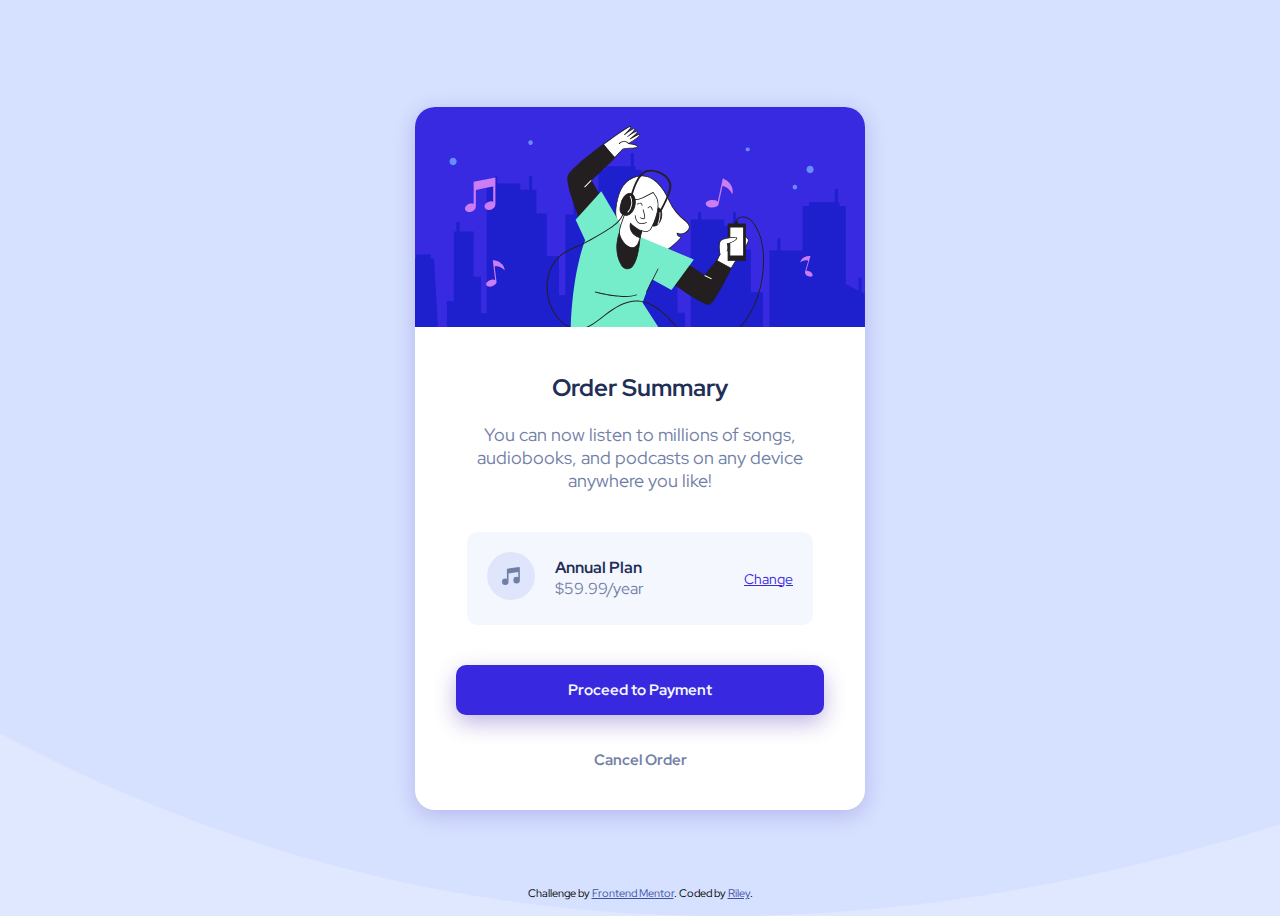
==== commit 9e18cba2: "Add responsive design, finished" ====
--- a/order-summary-component-main/index.html
+++ b/order-summary-component-main/index.html
@@ -70,12 +70,10 @@
       <a href="#">Cancel Order</a>
     </div>
   </div> 
-</body>
 
-<footer>
   <div class="attribution">
     Challenge by <a href="https://www.frontendmentor.io?ref=challenge" target="_blank">Frontend Mentor</a>. 
     Coded by <a href="#">Riley</a>.
   </div>
-</footer>
+</body>
 </html>--- a/order-summary-component-main/styles/style.css
+++ b/order-summary-component-main/styles/style.css
@@ -4,10 +4,15 @@
   background-size: cover;
   background-color: hsl(225, 100%, 94%);
   font-family: "Red Hat Display";
-  display: flex;
-  flex-direction: column;
-  align-items: center;
-  justify-content: center;
+  display: grid;
+  place-items: center;
+  min-height: 100vh;
+}
+
+@media (max-width: 375px) {
+  body {
+    background-image: url(../images/pattern-background-mobile.svg)
+  }
 }
 
 .order-summary-card {
@@ -81,8 +86,14 @@
   color: hsl(224, 23%, 55%);
 }
 
-.change-link {
+.change-link a {
   color: hsl(245, 75%, 52%);
+  font-size: 14px;
+}
+
+.change-link:hover a {
+  opacity: 0.8;
+  text-decoration: none;
 }
 
 .order-button {
@@ -105,6 +116,11 @@
   border-radius: 10px;
   border-style: none;
   box-shadow: 0px 8px 22px 0px rgba(50,14,158,0.3);
+  cursor: pointer;
+}
+
+.order-button:hover button {
+  opacity: 0.7;
 }
 
 .cancel-button-container {
@@ -115,15 +131,16 @@
 
 .cancel-button-container a {
   color: hsl(224, 23%, 55%);
+  font-size: 15px;
   font-weight: bold;
   text-decoration: none;
 }
 
-footer {
-  position: relative;
+.cancel-button-container:hover a {
+  color: hsl(223, 47%, 23%);
 }
 
-footer .attribution {
+.attribution {
   position: absolute;
-  bottom: 0px;
+  bottom: 0;
 }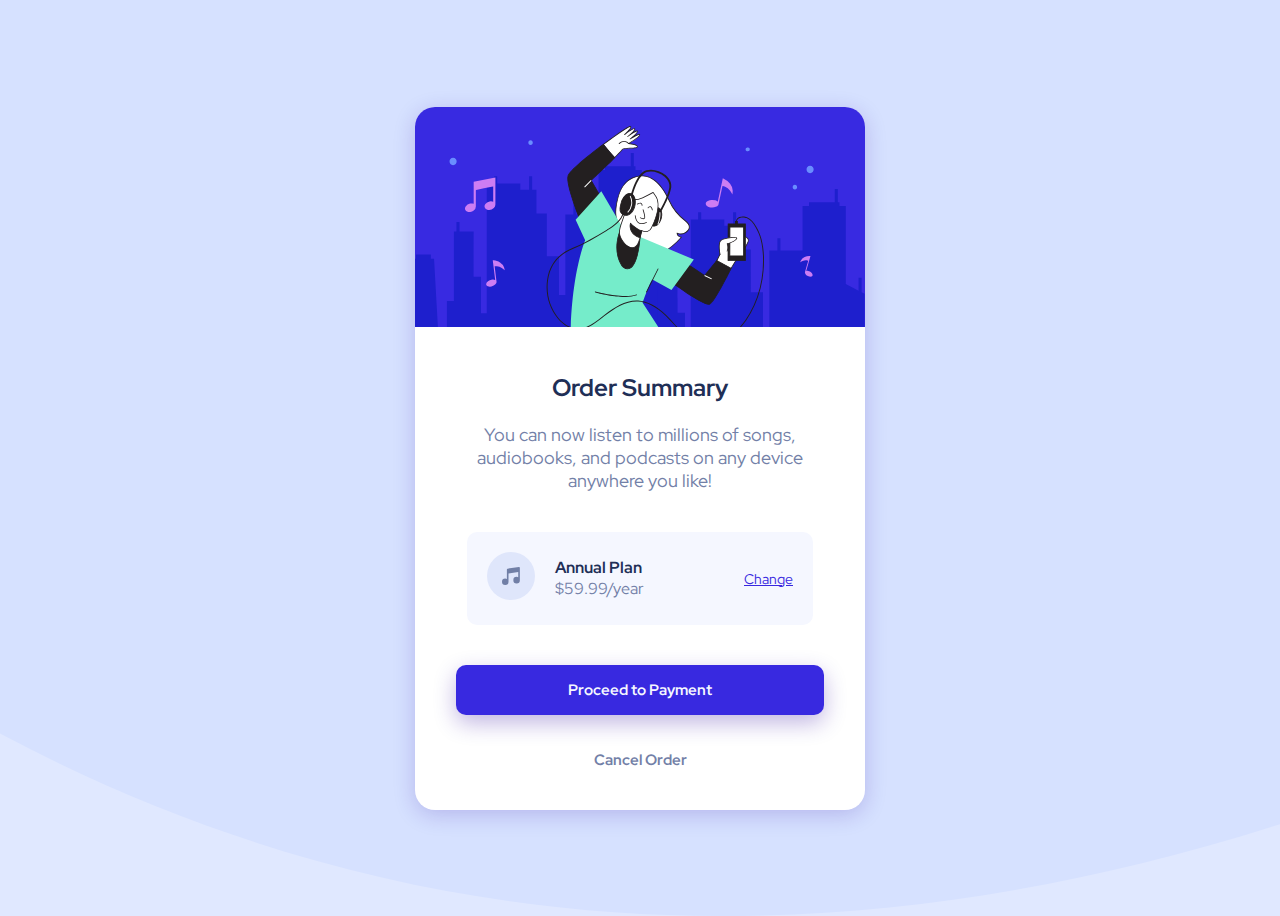
==== commit b7ed4d61: "Update index.html" ====
--- a/order-summary-component-main/index.html
+++ b/order-summary-component-main/index.html
@@ -70,10 +70,5 @@
       <a href="#">Cancel Order</a>
     </div>
   </div> 
-
-  <div class="attribution">
-    Challenge by <a href="https://www.frontendmentor.io?ref=challenge" target="_blank">Frontend Mentor</a>. 
-    Coded by <a href="#">Riley</a>.
-  </div>
 </body>
 </html>